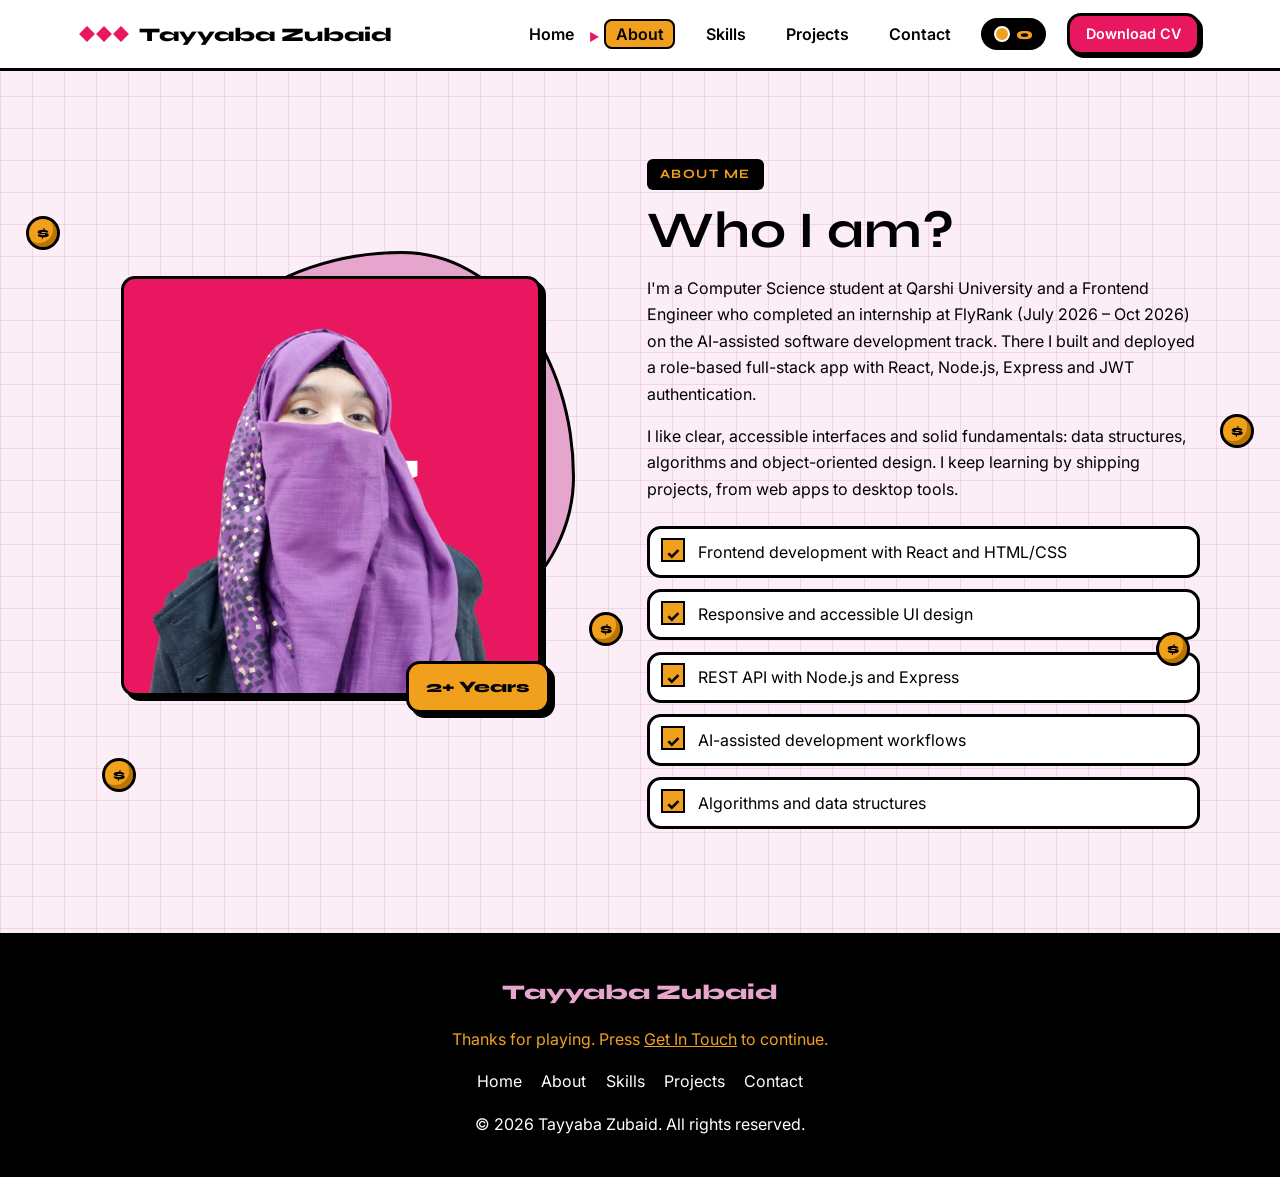
==== about.html @ 626595d5 "Add code and asset files" ====
<!DOCTYPE html>
<html lang="en">

<head>
    <meta charset="UTF-8">
    <meta name="viewport" content="width=device-width, initial-scale=1.0">
    <title>About | Tayyaba Zubaid</title>
    <meta name="description" content="About Tayyaba Zubaid, frontend engineer and CS student.">
    <link rel="preconnect" href="https://fonts.googleapis.com">
    <link rel="preconnect" href="https://fonts.gstatic.com" crossorigin>
    <link
        href="https://fonts.googleapis.com/css2?family=Inter:wght@400;500;600&family=Syne:wght@600;700;800&display=swap"
        rel="stylesheet">
    <link rel="stylesheet" href="css/style.css">
</head>

<body data-page="about">
    <!-- Shared HUD navbar -->
    <header class="site-header">
        <nav class="navbar container" aria-label="Main navigation">
            <a href="index.html" class="logo"><span class="hearts"
                    aria-hidden="true"><i></i><i></i><i></i></span>Tayyaba Zubaid</a>
            <button class="nav-toggle" aria-label="Toggle menu" aria-expanded="false"
                aria-controls="nav-links"><span></span><span></span><span></span></button>
            <ul class="nav-links" id="nav-links">
                <li><a href="index.html" data-nav="home">Home</a></li>
                <li><a href="about.html" data-nav="about">About</a></li>
                <li><a href="skills.html" data-nav="skills">Skills</a></li>
                <li><a href="projects.html" data-nav="projects">Projects</a></li>
                <li><a href="contact.html" data-nav="contact">Contact</a></li>
                <li class="hud-coins" title="Coins collected"><span class="coin-icon" aria-hidden="true"></span><span
                        id="coin-count" aria-live="polite">0</span></li>
                <li><a href="assets/Tayyaba_Zubaid_CV.pdf" class="btn btn-small" download>Download CV</a></li>
            </ul>
        </nav>
    </header>
    <main>
        <section class="section container about">
            <div class="about-visual">
                <div class="photo-blob" aria-hidden="true"></div>
                <div class="photo-frame"><span class="photo-initials" aria-hidden="true">TZ</span><img
                        src="assets/profile.png" alt="Portrait of Tayyaba Zubaid"></div>
                <span class="exp-badge">2+ Years</span>
            </div>
            <div class="about-text">
                <p class="label">About Me</p>
                <h1>Who I am?</h1>
                <p>I'm a Computer Science student at Qarshi University and a Frontend Engineer who completed an
                    internship at FlyRank (July 2026 &ndash; Oct 2026) on the AI-assisted software development track.
                    There I built and deployed a role-based full-stack app with React, Node.js, Express and JWT
                    authentication.</p>
                <p>I like clear, accessible interfaces and solid fundamentals: data structures, algorithms and
                    object-oriented design. I keep learning by shipping projects, from web apps to desktop tools.</p>
                <ul class="checklist">
                    <li>Frontend development with React and HTML/CSS</li>
                    <li>Responsive and accessible UI design</li>
                    <li>REST API with Node.js and Express</li>
                    <li>AI-assisted development workflows</li>
                    <li>Algorithms and data structures</li>
                </ul>
            </div>
        </section>
    </main>
    <!-- Shared footer -->
    <footer class="site-footer">
        <div class="container footer-inner">
            <p class="footer-name">Tayyaba Zubaid</p>
            <p class="continue">Thanks for playing. Press <a href="contact.html">Get In Touch</a> to continue.</p>
            <ul class="footer-links">
                <li><a href="index.html">Home</a></li>
                <li><a href="about.html">About</a></li>
                <li><a href="skills.html">Skills</a></li>
                <li><a href="projects.html">Projects</a></li>
                <li><a href="contact.html">Contact</a></li>
            </ul>
            <p>&copy; 2026 Tayyaba Zubaid. All rights reserved.</p>
        </div>
    </footer>
    <script src="js/main.js"></script>
</body>

</html>
---- css/style.css ----
/* style.css - arcade/game theme. Palette: pink #E6A5CD, crimson #E81760, amber #F0A01D, black, white */
:root {
    --pink: #E6A5CD;
    --crimson: #E81760;
    --amber: #F0A01D;
    --black: #000;
    --white: #fff;
    --soft: #fbeef6;
    --r: 14px;
    --max: 1120px;
    --bd: 3px solid var(--black);
    --sh: 5px 5px 0 var(--black)
}

*,
*::before,
*::after {
    box-sizing: border-box;
    margin: 0;
    padding: 0
}

html {
    scroll-behavior: smooth
}

body {
    font-family: 'Inter', sans-serif;
    color: var(--black);
    line-height: 1.65;
    opacity: 0;
    transition: opacity .6s;
    background-color: var(--soft);
    background-image: linear-gradient(rgba(230, 165, 205, .35) 1px, transparent 1px), linear-gradient(90deg, rgba(230, 165, 205, .35) 1px, transparent 1px);
    background-size: 32px 32px;
    animation: scroll-bg 24s linear infinite
}

@keyframes scroll-bg {
    to {
        background-position: 32px 32px
    }
}

body.loaded {
    opacity: 1
}

h1,
h2,
h3,
.logo {
    font-family: 'Syne', sans-serif;
    line-height: 1.1
}

h1 {
    font-size: clamp(2rem, 5vw, 3.2rem)
}

a {
    color: inherit
}

ul {
    list-style: none
}

img {
    max-width: 100%;
    display: block
}

:focus-visible {
    outline: 3px solid var(--amber);
    outline-offset: 3px
}

.container {
    width: min(100% - 2.5rem, var(--max));
    margin-inline: auto
}

.hidden {
    display: none !important
}

.section {
    padding: 4.5rem 0
}

.section-head {
    margin-bottom: 2.5rem
}

.label,
.player-tag,
.stage,
.hint {
    font-family: 'Syne', sans-serif;
    font-weight: 700;
    letter-spacing: .12em;
    text-transform: uppercase;
    font-size: .8rem
}

.label {
    display: inline-block;
    background: var(--black);
    color: var(--amber);
    padding: .3rem .8rem;
    margin-bottom: .8rem;
    border-radius: 6px
}

.hint {
    margin-top: .6rem;
    color: var(--crimson)
}

/* Buttons: chunky, press down on click */
.btn {
    display: inline-block;
    background: var(--crimson);
    color: var(--white);
    padding: .8rem 1.6rem;
    border-radius: var(--r);
    text-decoration: none;
    border: var(--bd);
    box-shadow: var(--sh);
    cursor: pointer;
    font: inherit;
    font-weight: 600;
    transition: transform .12s, box-shadow .12s
}

.btn:hover {
    transform: translate(-2px, -2px);
    box-shadow: 7px 7px 0 var(--black)
}

.btn:active {
    transform: translate(5px, 5px);
    box-shadow: 0 0 0 var(--black)
}

.btn-small {
    padding: .4rem 1rem;
    font-size: .9rem;
    box-shadow: 3px 3px 0 var(--black)
}

.btn-outline {
    background: var(--white);
    color: var(--black)
}

.btn-light {
    background: var(--amber);
    color: var(--black)
}

.btn-start {
    animation: pulse 1.4s ease-in-out infinite
}

@keyframes pulse {
    50% {
        transform: scale(1.07)
    }
}

.badge {
    display: inline-block;
    background: var(--amber);
    border: var(--bd);
    padding: .2rem .9rem;
    border-radius: 999px;
    font-weight: 600;
    font-size: .9rem
}

.badge-soft {
    background: var(--pink);
    margin-top: 1rem
}

.player-tag {
    display: block;
    color: var(--crimson);
    animation: blink 1s steps(2) infinite;
    margin-bottom: .6rem
}

@keyframes blink {
    50% {
        opacity: 0
    }
}

/* HUD navbar */
.site-header {
    position: sticky;
    top: 0;
    z-index: 50;
    background: var(--white);
    border-bottom: var(--bd)
}

.navbar {
    display: flex;
    align-items: center;
    justify-content: space-between;
    padding: .8rem 0
}

.logo {
    display: flex;
    align-items: center;
    gap: .7rem;
    font-weight: 800;
    font-size: 1.2rem;
    text-decoration: none
}

.hearts {
    display: flex;
    gap: 3px
}

.hearts i {
    width: 14px;
    height: 14px;
    background: var(--crimson);
    transform: rotate(45deg) scale(.8);
    animation: beat 1.2s ease-in-out infinite
}

.hearts i:nth-child(2) {
    animation-delay: .2s
}

.hearts i:nth-child(3) {
    animation-delay: .4s
}

@keyframes beat {
    50% {
        transform: rotate(45deg) scale(1)
    }
}

.nav-links {
    display: flex;
    align-items: center;
    gap: 1.3rem
}

.nav-links a:not(.btn) {
    text-decoration: none;
    font-weight: 600;
    padding: .2rem .6rem;
    border-radius: 8px;
    position: relative
}

.nav-links a.active:not(.btn) {
    background: var(--amber);
    border: 2px solid var(--black)
}

.nav-links a.active:not(.btn)::before {
    content: "\25B6";
    position: absolute;
    left: -1.1rem;
    font-size: .7rem;
    top: .45rem;
    color: var(--crimson);
    animation: nudge .7s ease-in-out infinite
}

.nav-links a:not(.btn):hover {
    background: var(--pink)
}

@keyframes nudge {
    50% {
        transform: translateX(4px)
    }
}

.hud-coins {
    display: flex;
    align-items: center;
    gap: .4rem;
    font-family: 'Syne', sans-serif;
    font-weight: 800;
    background: var(--black);
    color: var(--amber);
    padding: .15rem .8rem;
    border-radius: 999px
}

.coin-icon {
    width: 16px;
    height: 16px;
    border-radius: 50%;
    background: var(--amber);
    border: 2px solid var(--white)
}

.bump {
    animation: bump .4s
}

@keyframes bump {
    50% {
        transform: scale(1.8)
    }
}

.nav-toggle {
    display: none;
    background: none;
    border: 0;
    cursor: pointer;
    padding: .5rem
}

.nav-toggle span {
    display: block;
    width: 24px;
    height: 3px;
    background: var(--black);
    margin: 4px 0
}

@media(max-width:900px) {
    .nav-toggle {
        display: block
    }

    .nav-links {
        position: absolute;
        top: 100%;
        left: 0;
        right: 0;
        flex-direction: column;
        align-items: flex-start;
        gap: 1rem;
        padding: 1.5rem 1.5rem 1.5rem 2.2rem;
        background: var(--white);
        border-bottom: var(--bd);
        display: none
    }

    .nav-links.open {
        display: flex
    }
}

/* Boot loader */
.loader {
    position: fixed;
    inset: 0;
    z-index: 100;
    background: var(--black);
    color: var(--amber);
    display: grid;
    place-content: center;
    gap: 1.2rem;
    text-align: center;
    font-family: 'Syne', sans-serif;
    font-weight: 800;
    font-size: 1.6rem;
    letter-spacing: .15em;
    text-transform: uppercase;
    transition: opacity .5s
}

.loader.done {
    opacity: 0
}

.dots::after {
    content: "";
    animation: dots 1s steps(4) infinite
}

@keyframes dots {
    0% {
        content: ""
    }

    25% {
        content: "."
    }

    50% {
        content: ".."
    }

    75% {
        content: "..."
    }
}

.load-track {
    width: min(70vw, 320px);
    height: 22px;
    border: 3px solid var(--amber);
    padding: 3px
}

.load-bar {
    height: 100%;
    background: var(--crimson);
    width: 0;
    animation: load 1.2s steps(10) forwards
}

@keyframes load {
    to {
        width: 100%
    }
}

/* Home */
.hero {
    position: relative;
    min-height: calc(100vh - 70px);
    display: flex;
    flex-direction: column;
    justify-content: center;
    gap: 3rem;
    padding: 3.5rem 0;
    overflow: hidden
}

.hero-content {
    position: relative;
    z-index: 1;
    max-width: 700px
}

.hero-title {
    font-size: clamp(1.5rem, 7vw, 4.6rem);
    font-weight: 800;
    margin: 1rem 0;
    text-shadow: 4px 4px 0 var(--pink);
    line-height: 1.15;
    width: max-content;
    max-width: 100%
}

.word {
    display: block;
    white-space: nowrap
}

.letter {
    display: inline-block;
    animation: drop .6s cubic-bezier(.3, 1.6, .5, 1) both;
    animation-delay: calc(var(--i)*60ms + 300ms)
}

@keyframes drop {
    from {
        opacity: 0;
        transform: translateY(-60px) rotate(-12deg)
    }
}

.lead {
    font-size: 1.1rem;
    max-width: 60ch
}

.hero-actions {
    display: flex;
    flex-wrap: wrap;
    gap: 1.2rem;
    margin-top: 2rem
}

.stats {
    position: relative;
    z-index: 1;
    display: grid;
    grid-template-columns: repeat(auto-fit, minmax(130px, 1fr));
    gap: 1.2rem
}

.stats li {
    background: var(--white);
    border: var(--bd);
    box-shadow: var(--sh);
    border-radius: var(--r);
    padding: 1rem 1.2rem;
    animation: rise .6s both
}

.stats li:nth-child(2) {
    animation-delay: .1s
}

.stats li:nth-child(3) {
    animation-delay: .2s
}

.stats li:nth-child(4) {
    animation-delay: .3s
}

@keyframes rise {
    from {
        opacity: 0;
        transform: translateY(30px)
    }
}

.stat-num,
.stat-plus {
    font-family: 'Syne', sans-serif;
    font-size: 2.4rem;
    font-weight: 800;
    color: var(--crimson)
}

.stat-label {
    display: block;
    font-weight: 600
}

.blob {
    position: absolute;
    display: grid;
    place-items: center;
    width: 80px;
    height: 80px;
    border: var(--bd);
    border-radius: 20px;
    box-shadow: var(--sh);
    font-family: 'Syne', sans-serif;
    font-weight: 700;
    animation: float 6s ease-in-out infinite
}

.b1 {
    top: 8%;
    right: 8%;
    background: var(--pink)
}

.b2 {
    top: 30%;
    right: 24%;
    background: var(--amber);
    animation-delay: -2s
}

.b3 {
    top: 14%;
    right: 36%;
    background: var(--crimson);
    color: var(--white);
    width: 62px;
    height: 62px;
    animation-delay: -4s
}

.b4 {
    top: 45%;
    right: 6%;
    background: var(--pink);
    animation-delay: -1s
}

.b5 {
    top: 58%;
    right: 30%;
    background: var(--amber);
    width: 62px;
    height: 62px;
    animation-delay: -3s
}

.b6 {
    top: 2%;
    right: 20%;
    background: var(--white);
    animation-delay: -5s
}

@keyframes float {
    50% {
        transform: translateY(-24px) rotate(10deg)
    }
}

@media(max-width:700px) {
    .blob {
        opacity: .25
    }
}

/* About: character card */
.about {
    display: grid;
    grid-template-columns: 1fr 1.1fr;
    gap: 4rem;
    align-items: center
}

.about-visual {
    position: relative;
    max-width: 420px;
    margin-inline: auto;
    width: 100%
}

.photo-blob {
    position: absolute;
    inset: -6% -8% 8% 10%;
    background: var(--pink);
    border: var(--bd);
    border-radius: 58% 42% 55% 45%/48% 55% 45% 52%;
    animation: morph 8s ease-in-out infinite
}

@keyframes morph {
    50% {
        border-radius: 42% 58% 45% 55%/55% 45% 55% 45%;
        transform: rotate(4deg)
    }
}

.photo-frame {
    position: relative;
    aspect-ratio: 1;
    border: var(--bd);
    box-shadow: var(--sh);
    border-radius: var(--r);
    overflow: hidden;
    background: var(--crimson);
    display: grid;
    place-items: center
}

.photo-initials {
    font-family: 'Syne', sans-serif;
    font-size: 5rem;
    font-weight: 800;
    color: var(--white)
}

.photo-frame img {
    position: absolute;
    inset: 0;
    width: 100%;
    height: 100%;
    object-fit: cover
}

.exp-badge {
    position: absolute;
    bottom: -4%;
    right: -2%;
    background: var(--amber);
    border: var(--bd);
    box-shadow: var(--sh);
    padding: .6rem 1.1rem;
    border-radius: var(--r);
    font-family: 'Syne', sans-serif;
    font-weight: 800;
    animation: float 4s ease-in-out infinite
}

.about-text p {
    margin-top: 1rem
}

.about-text h1 {
    margin-bottom: .5rem
}

.checklist {
    margin-top: 1.5rem;
    display: grid;
    gap: .7rem
}

.checklist li {
    padding: .6rem .9rem .6rem 3rem;
    position: relative;
    background: var(--white);
    border: var(--bd);
    border-radius: var(--r)
}

.checklist li::before {
    content: "\2713";
    position: absolute;
    left: .7rem;
    top: .55rem;
    width: 1.5rem;
    height: 1.5rem;
    border: 2px solid var(--black);
    background: var(--amber);
    display: grid;
    place-items: center;
    font-weight: 800;
    transform: scale(0);
    transition: transform .4s cubic-bezier(.3, 1.8, .5, 1) .3s
}

.checklist li.in::before {
    transform: scale(1)
}

@media(max-width:820px) {
    .about {
        grid-template-columns: 1fr;
        gap: 2.5rem
    }
}

/* Skills: inventory slots (no bars, no numbers) */
.skill-grid {
    display: grid;
    grid-template-columns: repeat(auto-fit, minmax(300px, 1fr));
    gap: 1.6rem
}

.skill-group {
    background: var(--white);
    border: var(--bd);
    box-shadow: var(--sh);
    border-radius: var(--r);
    padding: 1.5rem
}

.skill-group h2 {
    font-size: 1.3rem;
    margin-bottom: 1.2rem;
    display: inline-block;
    background: var(--amber);
    border: 2px solid var(--black);
    padding: .15rem .8rem;
    border-radius: 8px
}

.skill-group:nth-child(2) h2 {
    background: var(--pink)
}

.skill-group:nth-child(3) h2 {
    background: var(--crimson);
    color: var(--white)
}

.skill-group:nth-child(4) h2 {
    background: var(--black);
    color: var(--amber)
}

.slots {
    display: grid;
    grid-template-columns: repeat(auto-fill, minmax(84px, 1fr));
    gap: .8rem
}

.slot {
    display: flex;
    flex-direction: column;
    align-items: center;
    gap: .4rem;
    text-align: center;
    font-size: .78rem;
    font-weight: 600;
    opacity: 0;
    transform: translateY(-40px) scale(.6)
}

.slot.in {
    opacity: 1;
    transform: none;
    transition: opacity .3s, transform .5s cubic-bezier(.3, 1.8, .5, 1)
}

.slot-icon {
    width: 62px;
    height: 62px;
    display: grid;
    place-items: center;
    background: var(--soft);
    border: var(--bd);
    border-radius: 12px;
    box-shadow: inset -4px -4px 0 var(--pink);
    font-family: 'Syne', sans-serif;
    font-weight: 800;
    font-size: 1.1rem;
    transition: transform .2s, background .2s
}

.slot:hover .slot-icon {
    background: var(--amber);
    transform: translateY(-6px) rotate(-6deg)
}

/* Projects: level select */
.filters {
    display: flex;
    flex-wrap: wrap;
    gap: .8rem;
    margin-bottom: 2rem
}

.filter-btn {
    background: var(--white);
    border: var(--bd);
    box-shadow: 3px 3px 0 var(--black);
    border-radius: var(--r);
    padding: .5rem 1.2rem;
    font: inherit;
    font-weight: 600;
    cursor: pointer;
    transition: transform .12s, box-shadow .12s
}

.filter-btn:active {
    transform: translate(3px, 3px);
    box-shadow: none
}

.filter-btn.active {
    background: var(--crimson);
    color: var(--white)
}

.project-grid {
    display: grid;
    grid-template-columns: repeat(auto-fill, minmax(290px, 1fr));
    gap: 1.8rem
}

.project-card {
    position: relative;
    min-height: 300px;
    border: var(--bd);
    box-shadow: var(--sh);
    border-radius: var(--r);
    overflow: hidden;
    background: var(--pink);
    transition: transform .25s
}

.project-card:nth-child(3n+2) {
    background: var(--amber)
}

.project-card:nth-child(3n) {
    background: var(--white)
}

.project-card:hover {
    transform: translate(-3px, -3px) rotate(-1deg)
}

.card-base {
    min-height: 300px;
    padding: 1.5rem;
    display: flex;
    flex-direction: column;
    justify-content: flex-end
}

.stage {
    position: absolute;
    top: 1rem;
    left: 1rem;
    background: var(--black);
    color: var(--amber);
    padding: .2rem .6rem;
    border-radius: 6px
}

.card-initial {
    position: absolute;
    top: .3rem;
    right: 1.2rem;
    font-family: 'Syne', sans-serif;
    font-size: 7rem;
    font-weight: 800;
    opacity: .25
}

.card-base h2 {
    font-size: 1.6rem
}

.card-cat {
    font-weight: 600
}

.card-overlay {
    position: absolute;
    inset: 0;
    background: var(--black);
    color: var(--white);
    padding: 1.5rem;
    display: flex;
    flex-direction: column;
    gap: .6rem;
    justify-content: center;
    opacity: 0;
    transform: translateY(100%);
    transition: opacity .35s, transform .35s cubic-bezier(.3, 1.2, .5, 1)
}

.project-card:hover .card-overlay,
.project-card:focus-within .card-overlay {
    opacity: 1;
    transform: none
}

.tag {
    align-self: flex-start;
    background: var(--amber);
    color: var(--black);
    padding: .2rem .8rem;
    border-radius: 999px;
    font-size: .8rem;
    font-weight: 700
}

.card-overlay h3 {
    font-size: 1.4rem
}

.card-overlay p {
    font-size: .92rem
}

.stack {
    color: var(--pink);
    font-weight: 600
}

.card-actions {
    display: flex;
    gap: .8rem;
    margin-top: .4rem;
    flex-wrap: wrap
}

.card-actions .btn {
    border-color: var(--white);
    box-shadow: 3px 3px 0 var(--pink)
}

.pop {
    animation: pop .45s cubic-bezier(.3, 1.8, .5, 1)
}

@keyframes pop {
    from {
        transform: scale(.6);
        opacity: 0
    }
}

/* Contact */
.contact-grid {
    display: grid;
    grid-template-columns: repeat(auto-fit, minmax(260px, 1fr));
    gap: 1.8rem
}

.contact-card {
    display: block;
    text-decoration: none;
    background: var(--white);
    border: var(--bd);
    box-shadow: var(--sh);
    border-radius: var(--r);
    padding: 2rem;
    transition: transform .2s, background .2s
}

.contact-card:nth-child(2) {
    background: var(--amber)
}

.contact-card:nth-child(3) {
    background: var(--pink)
}

.contact-card:hover {
    animation: wobble .5s
}

@keyframes wobble {
    25% {
        transform: rotate(-3deg)
    }

    75% {
        transform: rotate(3deg)
    }
}

.contact-card h2 {
    font-size: 1.4rem;
    margin-bottom: .4rem
}

.contact-card p {
    overflow-wrap: anywhere
}

/* Scroll reveal */
.reveal {
    opacity: 0;
    transform: translateY(30px);
    transition: opacity .5s var(--d, 0ms), transform .5s var(--d, 0ms)
}

.reveal.in {
    opacity: 1;
    transform: none
}

.project-card.reveal.in:hover {
    transform: translate(-3px, -3px) rotate(-1deg);
    transition-delay: 0ms
}

/* Coins and sparks */
.coin {
    position: fixed;
    z-index: 40;
    width: 34px;
    height: 34px;
    border-radius: 50%;
    background: var(--amber);
    border: 3px solid var(--black);
    box-shadow: inset -4px -4px 0 #b97500;
    cursor: pointer;
    animation: spin 1.6s linear infinite, bob 2.4s ease-in-out infinite
}

.coin::after {
    content: "$";
    font-family: 'Syne', sans-serif;
    font-weight: 800;
    font-size: .9rem
}

.c1 {
    top: 24%;
    left: 2%
}

.c2 {
    top: 46%;
    right: 2%
}

.c3 {
    bottom: 12%;
    left: 8%
}

.c4 {
    bottom: 26%;
    right: 7%
}

.c5 {
    top: 68%;
    left: 46%
}

@keyframes spin {
    50% {
        transform: scaleX(.2)
    }
}

@keyframes bob {
    50% {
        margin-top: -14px
    }
}

.coin.got {
    animation: got .5s forwards
}

@keyframes got {
    to {
        transform: translateY(-70px) scale(1.6);
        opacity: 0
    }
}

.spark {
    position: fixed;
    z-index: 60;
    width: 8px;
    height: 8px;
    background: var(--crimson);
    border: 1px solid var(--black);
    pointer-events: none;
    animation: spark .6s forwards
}

@keyframes spark {
    to {
        transform: translate(var(--dx), var(--dy)) rotate(180deg);
        opacity: 0
    }
}

/* Footer */
.site-footer {
    background: var(--black);
    color: var(--white);
    padding: 2.5rem 0;
    margin-top: 2rem;
    border-top: var(--bd)
}

.footer-inner {
    display: flex;
    flex-direction: column;
    align-items: center;
    gap: 1rem;
    text-align: center
}

.footer-name {
    font-family: 'Syne', sans-serif;
    font-weight: 800;
    font-size: 1.3rem;
    color: var(--pink)
}

.continue {
    color: var(--amber);
    animation: blink 1.4s steps(2) infinite
}

.footer-links {
    display: flex;
    flex-wrap: wrap;
    justify-content: center;
    gap: 1.2rem
}

.footer-links a {
    text-decoration: none
}

.footer-links a:hover,
.continue a {
    color: var(--amber)
}

@media(prefers-reduced-motion:reduce) {

    *,
    *::before,
    *::after {
        animation: none !important;
        transition: none !important
    }

    .slot,
    .reveal {
        opacity: 1;
        transform: none
    }

    .checklist li::before {
        transform: scale(1)
    }
}
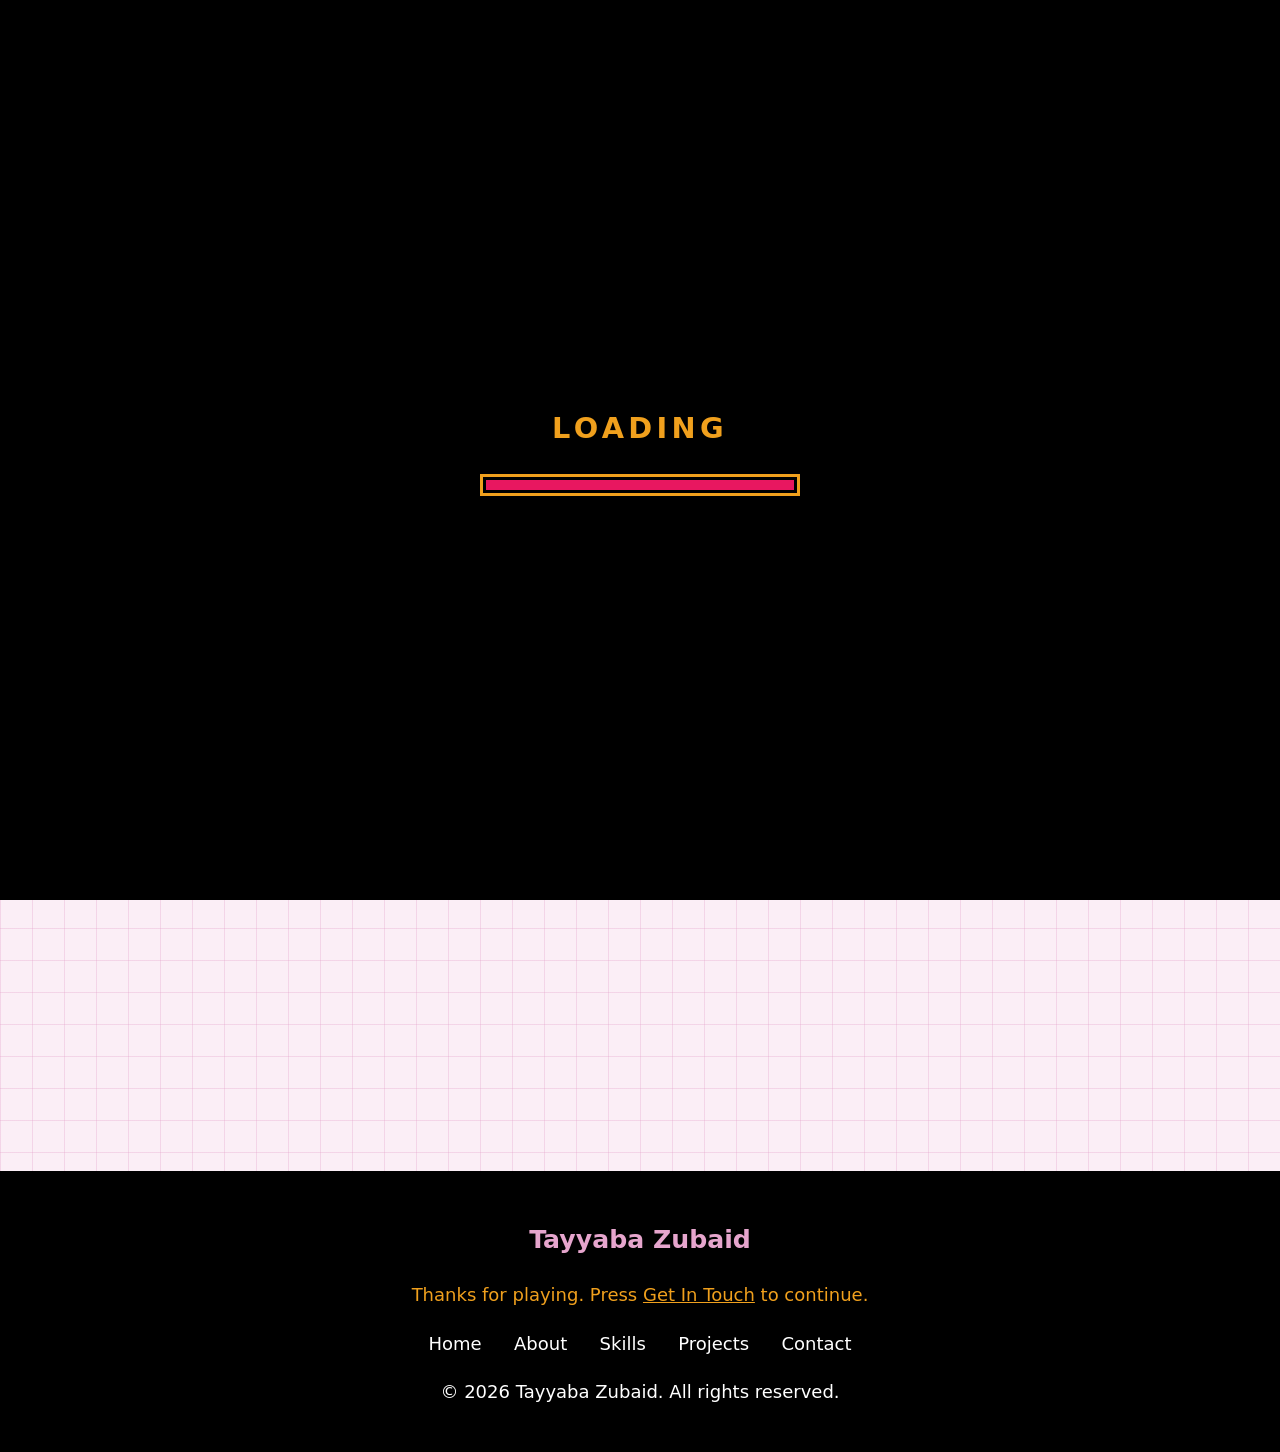
==== commit 9aa3af62: "Add SEO optimization, security, maintenance" ====
--- a/about.html
+++ b/about.html
@@ -1,82 +1,99 @@
 <!DOCTYPE html>
 <html lang="en">
-
 <head>
-    <meta charset="UTF-8">
-    <meta name="viewport" content="width=device-width, initial-scale=1.0">
-    <title>About | Tayyaba Zubaid</title>
-    <meta name="description" content="About Tayyaba Zubaid, frontend engineer and CS student.">
-    <link rel="preconnect" href="https://fonts.googleapis.com">
-    <link rel="preconnect" href="https://fonts.gstatic.com" crossorigin>
-    <link
-        href="https://fonts.googleapis.com/css2?family=Inter:wght@400;500;600&family=Syne:wght@600;700;800&display=swap"
-        rel="stylesheet">
-    <link rel="stylesheet" href="css/style.css">
+  <meta charset="UTF-8">
+  <meta name="viewport" content="width=device-width, initial-scale=1.0">
+  <title>About Tayyaba Zubaid | Frontend Engineer</title>
+  <meta name="description" content="Learn about Tayyaba Zubaid, a Frontend Engineer and Computer Science student at Qarshi University with experience in React, Node.js, accessible UI and AI-assisted development.">
+  <meta name="author" content="Tayyaba Zubaid">
+  <meta name="robots" content="index, follow">
+  <meta name="theme-color" content="#E81760">
+  <meta name="referrer" content="strict-origin-when-cross-origin">
+  <meta http-equiv="Content-Security-Policy" content="default-src 'self'; script-src 'self'; style-src 'self' https://fonts.googleapis.com; font-src https://fonts.gstatic.com; img-src 'self' data:; connect-src 'none'; object-src 'none'; base-uri 'self'; form-action 'none'">
+  <link rel="canonical" href="https://portfolio-3-seven-xi.vercel.app/about.html">
+  <meta property="og:type" content="website">
+  <meta property="og:site_name" content="Tayyaba Zubaid">
+  <meta property="og:title" content="About Tayyaba Zubaid | Frontend Engineer">
+  <meta property="og:description" content="Learn about Tayyaba Zubaid, a Frontend Engineer and Computer Science student at Qarshi University with experience in React, Node.js, accessible UI and AI-assisted development.">
+  <meta property="og:url" content="https://portfolio-3-seven-xi.vercel.app/about.html">
+  <meta property="og:image" content="https://portfolio-3-seven-xi.vercel.app/assets/og-image.png">
+  <meta property="og:image:alt" content="Tayyaba Zubaid, Frontend Engineer">
+  <meta name="twitter:card" content="summary_large_image">
+  <meta name="twitter:title" content="About Tayyaba Zubaid | Frontend Engineer">
+  <meta name="twitter:description" content="Learn about Tayyaba Zubaid, a Frontend Engineer and Computer Science student at Qarshi University with experience in React, Node.js, accessible UI and AI-assisted development.">
+  <meta name="twitter:image" content="https://portfolio-3-seven-xi.vercel.app/assets/og-image.png">
+  <link rel="icon" href="assets/favicon.svg" type="image/svg+xml">
+  <link rel="preconnect" href="https://fonts.googleapis.com">
+  <link rel="preconnect" href="https://fonts.gstatic.com" crossorigin>
+  <link href="https://fonts.googleapis.com/css2?family=Inter:wght@400;500;600;700;800&amp;display=swap" rel="stylesheet">
+  <link rel="stylesheet" href="css/style.css">
 </head>
-
 <body data-page="about">
-    <!-- Shared HUD navbar -->
-    <header class="site-header">
-        <nav class="navbar container" aria-label="Main navigation">
-            <a href="index.html" class="logo"><span class="hearts"
-                    aria-hidden="true"><i></i><i></i><i></i></span>Tayyaba Zubaid</a>
-            <button class="nav-toggle" aria-label="Toggle menu" aria-expanded="false"
-                aria-controls="nav-links"><span></span><span></span><span></span></button>
-            <ul class="nav-links" id="nav-links">
-                <li><a href="index.html" data-nav="home">Home</a></li>
-                <li><a href="about.html" data-nav="about">About</a></li>
-                <li><a href="skills.html" data-nav="skills">Skills</a></li>
-                <li><a href="projects.html" data-nav="projects">Projects</a></li>
-                <li><a href="contact.html" data-nav="contact">Contact</a></li>
-                <li class="hud-coins" title="Coins collected"><span class="coin-icon" aria-hidden="true"></span><span
-                        id="coin-count" aria-live="polite">0</span></li>
-                <li><a href="assets/Tayyaba_Zubaid_CV.pdf" class="btn btn-small" download>Download CV</a></li>
-            </ul>
-        </nav>
-    </header>
-    <main>
-        <section class="section container about">
-            <div class="about-visual">
-                <div class="photo-blob" aria-hidden="true"></div>
-                <div class="photo-frame"><span class="photo-initials" aria-hidden="true">TZ</span><img
-                        src="assets/profile.png" alt="Portrait of Tayyaba Zubaid"></div>
-                <span class="exp-badge">2+ Years</span>
-            </div>
-            <div class="about-text">
-                <p class="label">About Me</p>
-                <h1>Who I am?</h1>
-                <p>I'm a Computer Science student at Qarshi University and a Frontend Engineer who completed an
-                    internship at FlyRank (July 2026 &ndash; Oct 2026) on the AI-assisted software development track.
-                    There I built and deployed a role-based full-stack app with React, Node.js, Express and JWT
-                    authentication.</p>
-                <p>I like clear, accessible interfaces and solid fundamentals: data structures, algorithms and
-                    object-oriented design. I keep learning by shipping projects, from web apps to desktop tools.</p>
-                <ul class="checklist">
-                    <li>Frontend development with React and HTML/CSS</li>
-                    <li>Responsive and accessible UI design</li>
-                    <li>REST API with Node.js and Express</li>
-                    <li>AI-assisted development workflows</li>
-                    <li>Algorithms and data structures</li>
-                </ul>
-            </div>
-        </section>
-    </main>
-    <!-- Shared footer -->
-    <footer class="site-footer">
-        <div class="container footer-inner">
-            <p class="footer-name">Tayyaba Zubaid</p>
-            <p class="continue">Thanks for playing. Press <a href="contact.html">Get In Touch</a> to continue.</p>
-            <ul class="footer-links">
-                <li><a href="index.html">Home</a></li>
-                <li><a href="about.html">About</a></li>
-                <li><a href="skills.html">Skills</a></li>
-                <li><a href="projects.html">Projects</a></li>
-                <li><a href="contact.html">Contact</a></li>
-            </ul>
-            <p>&copy; 2026 Tayyaba Zubaid. All rights reserved.</p>
-        </div>
-    </footer>
-    <script src="js/main.js"></script>
+<!-- SYNC:HEADER:START -->
+<a class="skip-link" href="#main">Skip to main content</a>
+<header class="site-header">
+  <nav class="navbar container" aria-label="Main navigation">
+    <a href="index.html" class="logo"><span class="hearts" aria-hidden="true"><i></i><i></i><i></i></span>Tayyaba Zubaid</a>
+    <button class="nav-toggle" type="button" aria-label="Toggle menu" aria-expanded="false" aria-controls="nav-links"><span></span><span></span><span></span></button>
+    <ul class="nav-links" id="nav-links">
+      <li><a href="index.html" data-nav="home">Home</a></li>
+      <li><a href="about.html" data-nav="about">About</a></li>
+      <li><a href="skills.html" data-nav="skills">Skills</a></li>
+      <li><a href="projects.html" data-nav="projects">Projects</a></li>
+      <li><a href="contact.html" data-nav="contact">Contact</a></li>
+      <li class="hud-coins"><span class="coin-icon" aria-hidden="true"></span><span class="sr-only">Coins collected:</span><span id="coin-count" role="status">0</span></li>
+      <li><a href="assets/Tayyaba_Zubaid_CV.pdf" class="btn btn-small" download>Download CV</a></li>
+    </ul>
+  </nav>
+</header>
+<!-- SYNC:HEADER:END -->
+  <main id="main" tabindex="-1">
+            <section class="section container about">
+                <div class="about-visual">
+                    <div class="photo-blob" aria-hidden="true"></div>
+                    <div class="photo-frame"><span class="photo-initials" aria-hidden="true">TZ</span><picture>
+      <source srcset="assets/profile.webp" type="image/webp">
+      <img src="assets/profile.png" alt="Portrait of Tayyaba Zubaid" width="1200" height="1600" decoding="async">
+    </picture></div>
+                    <span class="exp-badge">2+ Years</span>
+                </div>
+                <div class="about-text">
+                    <p class="label">About Me</p>
+                    <h1>Who I am?</h1>
+                    <p>I'm a Computer Science student at Qarshi University and a Frontend Engineer who completed an
+                        internship at FlyRank (July 2026 &ndash; Oct 2026) on the AI-assisted software development track.
+                        There I built and deployed a role-based full-stack app with React, Node.js, Express and JWT
+                        authentication.</p>
+                    <p>I like clear, accessible interfaces and solid fundamentals: data structures, algorithms and
+                        object-oriented design. I keep learning by shipping projects, from web apps to desktop tools.</p>
+                    <ul class="checklist">
+                        <li>Frontend development with React and HTML/CSS</li>
+                        <li>Responsive and accessible UI design</li>
+                        <li>REST API with Node.js and Express</li>
+                        <li>AI-assisted development workflows</li>
+                        <li>Algorithms and data structures</li>
+                    </ul>
+                </div>
+            </section>
+  </main>
+<!-- SYNC:FOOTER:START -->
+<footer class="site-footer">
+  <div class="container footer-inner">
+    <p class="footer-name">Tayyaba Zubaid</p>
+    <p class="continue">Thanks for playing. Press <a href="contact.html">Get In Touch</a> to continue.</p>
+    <nav aria-label="Footer navigation">
+      <ul class="footer-links">
+        <li><a href="index.html">Home</a></li>
+        <li><a href="about.html">About</a></li>
+        <li><a href="skills.html">Skills</a></li>
+        <li><a href="projects.html">Projects</a></li>
+        <li><a href="contact.html">Contact</a></li>
+      </ul>
+    </nav>
+    <p>&copy; 2026 Tayyaba Zubaid. All rights reserved.</p>
+  </div>
+</footer>
+<!-- SYNC:FOOTER:END -->
+  <script src="js/main.js" defer></script>
 </body>
-
-</html>+</html>
--- a/css/style.css
+++ b/css/style.css
@@ -1,1189 +1,243 @@
-/* style.css - arcade/game theme. Palette: pink #E6A5CD, crimson #E81760, amber #F0A01D, black, white */
+/* style.css - arcade/game theme
+   Palette: pink #E6A5CD, crimson #E81760, amber #F0A01D, black, white
+   Font: Inter only (simple and readable). Base size is 18px (html 112.5%). */
+
+/* ---------- Tokens ---------- */
 :root {
-    --pink: #E6A5CD;
-    --crimson: #E81760;
-    --amber: #F0A01D;
-    --black: #000;
-    --white: #fff;
-    --soft: #fbeef6;
-    --r: 14px;
-    --max: 1120px;
-    --bd: 3px solid var(--black);
-    --sh: 5px 5px 0 var(--black)
-}
-
-*,
-*::before,
-*::after {
-    box-sizing: border-box;
-    margin: 0;
-    padding: 0
-}
-
-html {
-    scroll-behavior: smooth
-}
-
+  --pink: #E6A5CD;
+  --crimson: #E81760;
+  --crimson-text: #C30F4D; /* darker crimson for small text on light backgrounds (AA contrast) */
+  --amber: #F0A01D;
+  --black: #000;
+  --white: #fff;
+  --soft: #fbeef6;
+  --r: 14px;
+  --max: 1120px;
+  --bd: 3px solid var(--black);
+  --sh: 5px 5px 0 var(--black);
+  --font: 'Inter', system-ui, -apple-system, 'Segoe UI', Roboto, Arial, sans-serif;
+}
+
+/* ---------- Base ---------- */
+*, *::before, *::after { box-sizing: border-box; margin: 0; padding: 0; }
+html { font-size: 112.5%; scroll-behavior: smooth; -webkit-text-size-adjust: 100%; }
 body {
-    font-family: 'Inter', sans-serif;
-    color: var(--black);
-    line-height: 1.65;
-    opacity: 0;
-    transition: opacity .6s;
-    background-color: var(--soft);
-    background-image: linear-gradient(rgba(230, 165, 205, .35) 1px, transparent 1px), linear-gradient(90deg, rgba(230, 165, 205, .35) 1px, transparent 1px);
-    background-size: 32px 32px;
-    animation: scroll-bg 24s linear infinite
-}
-
-@keyframes scroll-bg {
-    to {
-        background-position: 32px 32px
-    }
-}
-
-body.loaded {
-    opacity: 1
-}
-
-h1,
-h2,
-h3,
-.logo {
-    font-family: 'Syne', sans-serif;
-    line-height: 1.1
-}
-
-h1 {
-    font-size: clamp(2rem, 5vw, 3.2rem)
-}
-
-a {
-    color: inherit
-}
-
-ul {
-    list-style: none
-}
-
-img {
-    max-width: 100%;
-    display: block
-}
-
-:focus-visible {
-    outline: 3px solid var(--amber);
-    outline-offset: 3px
-}
-
-.container {
-    width: min(100% - 2.5rem, var(--max));
-    margin-inline: auto
-}
-
-.hidden {
-    display: none !important
-}
-
-.section {
-    padding: 4.5rem 0
-}
-
-.section-head {
-    margin-bottom: 2.5rem
-}
-
-.label,
-.player-tag,
-.stage,
-.hint {
-    font-family: 'Syne', sans-serif;
-    font-weight: 700;
-    letter-spacing: .12em;
-    text-transform: uppercase;
-    font-size: .8rem
-}
-
-.label {
-    display: inline-block;
-    background: var(--black);
-    color: var(--amber);
-    padding: .3rem .8rem;
-    margin-bottom: .8rem;
-    border-radius: 6px
-}
-
-.hint {
-    margin-top: .6rem;
-    color: var(--crimson)
-}
-
-/* Buttons: chunky, press down on click */
-.btn {
-    display: inline-block;
-    background: var(--crimson);
-    color: var(--white);
-    padding: .8rem 1.6rem;
-    border-radius: var(--r);
-    text-decoration: none;
-    border: var(--bd);
-    box-shadow: var(--sh);
-    cursor: pointer;
-    font: inherit;
-    font-weight: 600;
-    transition: transform .12s, box-shadow .12s
-}
-
-.btn:hover {
-    transform: translate(-2px, -2px);
-    box-shadow: 7px 7px 0 var(--black)
-}
-
-.btn:active {
-    transform: translate(5px, 5px);
-    box-shadow: 0 0 0 var(--black)
-}
-
-.btn-small {
-    padding: .4rem 1rem;
-    font-size: .9rem;
-    box-shadow: 3px 3px 0 var(--black)
-}
-
-.btn-outline {
-    background: var(--white);
-    color: var(--black)
-}
-
-.btn-light {
-    background: var(--amber);
-    color: var(--black)
-}
-
-.btn-start {
-    animation: pulse 1.4s ease-in-out infinite
-}
-
-@keyframes pulse {
-    50% {
-        transform: scale(1.07)
-    }
-}
-
-.badge {
-    display: inline-block;
-    background: var(--amber);
-    border: var(--bd);
-    padding: .2rem .9rem;
-    border-radius: 999px;
-    font-weight: 600;
-    font-size: .9rem
-}
-
-.badge-soft {
-    background: var(--pink);
-    margin-top: 1rem
-}
-
-.player-tag {
-    display: block;
-    color: var(--crimson);
-    animation: blink 1s steps(2) infinite;
-    margin-bottom: .6rem
-}
-
-@keyframes blink {
-    50% {
-        opacity: 0
-    }
-}
-
-/* HUD navbar */
-.site-header {
-    position: sticky;
-    top: 0;
-    z-index: 50;
-    background: var(--white);
-    border-bottom: var(--bd)
-}
-
-.navbar {
-    display: flex;
-    align-items: center;
-    justify-content: space-between;
-    padding: .8rem 0
-}
-
-.logo {
-    display: flex;
-    align-items: center;
-    gap: .7rem;
-    font-weight: 800;
-    font-size: 1.2rem;
-    text-decoration: none
-}
-
-.hearts {
-    display: flex;
-    gap: 3px
-}
-
-.hearts i {
-    width: 14px;
-    height: 14px;
-    background: var(--crimson);
-    transform: rotate(45deg) scale(.8);
-    animation: beat 1.2s ease-in-out infinite
-}
-
-.hearts i:nth-child(2) {
-    animation-delay: .2s
-}
-
-.hearts i:nth-child(3) {
-    animation-delay: .4s
-}
-
-@keyframes beat {
-    50% {
-        transform: rotate(45deg) scale(1)
-    }
-}
-
-.nav-links {
-    display: flex;
-    align-items: center;
-    gap: 1.3rem
-}
-
-.nav-links a:not(.btn) {
-    text-decoration: none;
-    font-weight: 600;
-    padding: .2rem .6rem;
-    border-radius: 8px;
-    position: relative
-}
-
-.nav-links a.active:not(.btn) {
-    background: var(--amber);
-    border: 2px solid var(--black)
-}
-
-.nav-links a.active:not(.btn)::before {
-    content: "\25B6";
-    position: absolute;
-    left: -1.1rem;
-    font-size: .7rem;
-    top: .45rem;
-    color: var(--crimson);
-    animation: nudge .7s ease-in-out infinite
-}
-
-.nav-links a:not(.btn):hover {
-    background: var(--pink)
-}
-
-@keyframes nudge {
-    50% {
-        transform: translateX(4px)
-    }
-}
-
-.hud-coins {
-    display: flex;
-    align-items: center;
-    gap: .4rem;
-    font-family: 'Syne', sans-serif;
-    font-weight: 800;
-    background: var(--black);
-    color: var(--amber);
-    padding: .15rem .8rem;
-    border-radius: 999px
-}
-
-.coin-icon {
-    width: 16px;
-    height: 16px;
-    border-radius: 50%;
-    background: var(--amber);
-    border: 2px solid var(--white)
-}
-
-.bump {
-    animation: bump .4s
-}
-
-@keyframes bump {
-    50% {
-        transform: scale(1.8)
-    }
-}
-
-.nav-toggle {
-    display: none;
-    background: none;
-    border: 0;
-    cursor: pointer;
-    padding: .5rem
-}
-
-.nav-toggle span {
-    display: block;
-    width: 24px;
-    height: 3px;
-    background: var(--black);
-    margin: 4px 0
-}
-
-@media(max-width:900px) {
-    .nav-toggle {
-        display: block
-    }
-
-    .nav-links {
-        position: absolute;
-        top: 100%;
-        left: 0;
-        right: 0;
-        flex-direction: column;
-        align-items: flex-start;
-        gap: 1rem;
-        padding: 1.5rem 1.5rem 1.5rem 2.2rem;
-        background: var(--white);
-        border-bottom: var(--bd);
-        display: none
-    }
-
-    .nav-links.open {
-        display: flex
-    }
-}
-
-/* Boot loader */
-.loader {
-    position: fixed;
-    inset: 0;
-    z-index: 100;
-    background: var(--black);
-    color: var(--amber);
-    display: grid;
-    place-content: center;
-    gap: 1.2rem;
-    text-align: center;
-    font-family: 'Syne', sans-serif;
-    font-weight: 800;
-    font-size: 1.6rem;
-    letter-spacing: .15em;
-    text-transform: uppercase;
-    transition: opacity .5s
-}
-
-.loader.done {
-    opacity: 0
-}
-
-.dots::after {
-    content: "";
-    animation: dots 1s steps(4) infinite
-}
-
-@keyframes dots {
-    0% {
-        content: ""
-    }
-
-    25% {
-        content: "."
-    }
-
-    50% {
-        content: ".."
-    }
-
-    75% {
-        content: "..."
-    }
-}
-
-.load-track {
-    width: min(70vw, 320px);
-    height: 22px;
-    border: 3px solid var(--amber);
-    padding: 3px
-}
-
-.load-bar {
-    height: 100%;
-    background: var(--crimson);
-    width: 0;
-    animation: load 1.2s steps(10) forwards
-}
-
-@keyframes load {
-    to {
-        width: 100%
-    }
-}
-
-/* Home */
-.hero {
-    position: relative;
-    min-height: calc(100vh - 70px);
-    display: flex;
-    flex-direction: column;
-    justify-content: center;
-    gap: 3rem;
-    padding: 3.5rem 0;
-    overflow: hidden
-}
-
-.hero-content {
-    position: relative;
-    z-index: 1;
-    max-width: 700px
-}
-
-.hero-title {
-    font-size: clamp(1.5rem, 7vw, 4.6rem);
-    font-weight: 800;
-    margin: 1rem 0;
-    text-shadow: 4px 4px 0 var(--pink);
-    line-height: 1.15;
-    width: max-content;
-    max-width: 100%
-}
-
-.word {
-    display: block;
-    white-space: nowrap
-}
-
-.letter {
-    display: inline-block;
-    animation: drop .6s cubic-bezier(.3, 1.6, .5, 1) both;
-    animation-delay: calc(var(--i)*60ms + 300ms)
-}
-
-@keyframes drop {
-    from {
-        opacity: 0;
-        transform: translateY(-60px) rotate(-12deg)
-    }
-}
-
-.lead {
-    font-size: 1.1rem;
-    max-width: 60ch
-}
-
-.hero-actions {
-    display: flex;
-    flex-wrap: wrap;
-    gap: 1.2rem;
-    margin-top: 2rem
-}
-
-.stats {
-    position: relative;
-    z-index: 1;
-    display: grid;
-    grid-template-columns: repeat(auto-fit, minmax(130px, 1fr));
-    gap: 1.2rem
-}
-
-.stats li {
-    background: var(--white);
-    border: var(--bd);
-    box-shadow: var(--sh);
-    border-radius: var(--r);
-    padding: 1rem 1.2rem;
-    animation: rise .6s both
-}
-
-.stats li:nth-child(2) {
-    animation-delay: .1s
-}
-
-.stats li:nth-child(3) {
-    animation-delay: .2s
-}
-
-.stats li:nth-child(4) {
-    animation-delay: .3s
-}
-
-@keyframes rise {
-    from {
-        opacity: 0;
-        transform: translateY(30px)
-    }
-}
-
-.stat-num,
-.stat-plus {
-    font-family: 'Syne', sans-serif;
-    font-size: 2.4rem;
-    font-weight: 800;
-    color: var(--crimson)
-}
-
-.stat-label {
-    display: block;
-    font-weight: 600
-}
-
-.blob {
-    position: absolute;
-    display: grid;
-    place-items: center;
-    width: 80px;
-    height: 80px;
-    border: var(--bd);
-    border-radius: 20px;
-    box-shadow: var(--sh);
-    font-family: 'Syne', sans-serif;
-    font-weight: 700;
-    animation: float 6s ease-in-out infinite
-}
-
-.b1 {
-    top: 8%;
-    right: 8%;
-    background: var(--pink)
-}
-
-.b2 {
-    top: 30%;
-    right: 24%;
-    background: var(--amber);
-    animation-delay: -2s
-}
-
-.b3 {
-    top: 14%;
-    right: 36%;
-    background: var(--crimson);
-    color: var(--white);
-    width: 62px;
-    height: 62px;
-    animation-delay: -4s
-}
-
-.b4 {
-    top: 45%;
-    right: 6%;
-    background: var(--pink);
-    animation-delay: -1s
-}
-
-.b5 {
-    top: 58%;
-    right: 30%;
-    background: var(--amber);
-    width: 62px;
-    height: 62px;
-    animation-delay: -3s
-}
-
-.b6 {
-    top: 2%;
-    right: 20%;
-    background: var(--white);
-    animation-delay: -5s
-}
-
-@keyframes float {
-    50% {
-        transform: translateY(-24px) rotate(10deg)
-    }
-}
-
-@media(max-width:700px) {
-    .blob {
-        opacity: .25
-    }
-}
-
-/* About: character card */
-.about {
-    display: grid;
-    grid-template-columns: 1fr 1.1fr;
-    gap: 4rem;
-    align-items: center
-}
-
-.about-visual {
-    position: relative;
-    max-width: 420px;
-    margin-inline: auto;
-    width: 100%
-}
-
-.photo-blob {
-    position: absolute;
-    inset: -6% -8% 8% 10%;
-    background: var(--pink);
-    border: var(--bd);
-    border-radius: 58% 42% 55% 45%/48% 55% 45% 52%;
-    animation: morph 8s ease-in-out infinite
-}
-
-@keyframes morph {
-    50% {
-        border-radius: 42% 58% 45% 55%/55% 45% 55% 45%;
-        transform: rotate(4deg)
-    }
-}
-
-.photo-frame {
-    position: relative;
-    aspect-ratio: 1;
-    border: var(--bd);
-    box-shadow: var(--sh);
-    border-radius: var(--r);
-    overflow: hidden;
-    background: var(--crimson);
-    display: grid;
-    place-items: center
-}
-
-.photo-initials {
-    font-family: 'Syne', sans-serif;
-    font-size: 5rem;
-    font-weight: 800;
-    color: var(--white)
-}
-
-.photo-frame img {
-    position: absolute;
-    inset: 0;
-    width: 100%;
-    height: 100%;
-    object-fit: cover
-}
-
-.exp-badge {
-    position: absolute;
-    bottom: -4%;
-    right: -2%;
-    background: var(--amber);
-    border: var(--bd);
-    box-shadow: var(--sh);
-    padding: .6rem 1.1rem;
-    border-radius: var(--r);
-    font-family: 'Syne', sans-serif;
-    font-weight: 800;
-    animation: float 4s ease-in-out infinite
-}
-
-.about-text p {
-    margin-top: 1rem
-}
-
-.about-text h1 {
-    margin-bottom: .5rem
-}
-
-.checklist {
-    margin-top: 1.5rem;
-    display: grid;
-    gap: .7rem
-}
-
-.checklist li {
-    padding: .6rem .9rem .6rem 3rem;
-    position: relative;
-    background: var(--white);
-    border: var(--bd);
-    border-radius: var(--r)
-}
-
-.checklist li::before {
-    content: "\2713";
-    position: absolute;
-    left: .7rem;
-    top: .55rem;
-    width: 1.5rem;
-    height: 1.5rem;
-    border: 2px solid var(--black);
-    background: var(--amber);
-    display: grid;
-    place-items: center;
-    font-weight: 800;
-    transform: scale(0);
-    transition: transform .4s cubic-bezier(.3, 1.8, .5, 1) .3s
-}
-
-.checklist li.in::before {
-    transform: scale(1)
-}
-
-@media(max-width:820px) {
-    .about {
-        grid-template-columns: 1fr;
-        gap: 2.5rem
-    }
-}
-
-/* Skills: inventory slots (no bars, no numbers) */
-.skill-grid {
-    display: grid;
-    grid-template-columns: repeat(auto-fit, minmax(300px, 1fr));
-    gap: 1.6rem
-}
-
-.skill-group {
-    background: var(--white);
-    border: var(--bd);
-    box-shadow: var(--sh);
-    border-radius: var(--r);
-    padding: 1.5rem
-}
-
-.skill-group h2 {
-    font-size: 1.3rem;
-    margin-bottom: 1.2rem;
-    display: inline-block;
-    background: var(--amber);
-    border: 2px solid var(--black);
-    padding: .15rem .8rem;
-    border-radius: 8px
-}
-
-.skill-group:nth-child(2) h2 {
-    background: var(--pink)
-}
-
-.skill-group:nth-child(3) h2 {
-    background: var(--crimson);
-    color: var(--white)
-}
-
-.skill-group:nth-child(4) h2 {
-    background: var(--black);
-    color: var(--amber)
-}
-
-.slots {
-    display: grid;
-    grid-template-columns: repeat(auto-fill, minmax(84px, 1fr));
-    gap: .8rem
-}
-
-.slot {
-    display: flex;
-    flex-direction: column;
-    align-items: center;
-    gap: .4rem;
-    text-align: center;
-    font-size: .78rem;
-    font-weight: 600;
-    opacity: 0;
-    transform: translateY(-40px) scale(.6)
-}
-
-.slot.in {
-    opacity: 1;
-    transform: none;
-    transition: opacity .3s, transform .5s cubic-bezier(.3, 1.8, .5, 1)
-}
-
-.slot-icon {
-    width: 62px;
-    height: 62px;
-    display: grid;
-    place-items: center;
-    background: var(--soft);
-    border: var(--bd);
-    border-radius: 12px;
-    box-shadow: inset -4px -4px 0 var(--pink);
-    font-family: 'Syne', sans-serif;
-    font-weight: 800;
-    font-size: 1.1rem;
-    transition: transform .2s, background .2s
-}
-
-.slot:hover .slot-icon {
-    background: var(--amber);
-    transform: translateY(-6px) rotate(-6deg)
-}
-
-/* Projects: level select */
-.filters {
-    display: flex;
-    flex-wrap: wrap;
-    gap: .8rem;
-    margin-bottom: 2rem
-}
-
-.filter-btn {
-    background: var(--white);
-    border: var(--bd);
-    box-shadow: 3px 3px 0 var(--black);
-    border-radius: var(--r);
-    padding: .5rem 1.2rem;
-    font: inherit;
-    font-weight: 600;
-    cursor: pointer;
-    transition: transform .12s, box-shadow .12s
-}
-
-.filter-btn:active {
-    transform: translate(3px, 3px);
-    box-shadow: none
-}
-
-.filter-btn.active {
-    background: var(--crimson);
-    color: var(--white)
-}
-
-.project-grid {
-    display: grid;
-    grid-template-columns: repeat(auto-fill, minmax(290px, 1fr));
-    gap: 1.8rem
-}
-
-.project-card {
-    position: relative;
-    min-height: 300px;
-    border: var(--bd);
-    box-shadow: var(--sh);
-    border-radius: var(--r);
-    overflow: hidden;
-    background: var(--pink);
-    transition: transform .25s
-}
-
-.project-card:nth-child(3n+2) {
-    background: var(--amber)
-}
-
-.project-card:nth-child(3n) {
-    background: var(--white)
-}
-
-.project-card:hover {
-    transform: translate(-3px, -3px) rotate(-1deg)
-}
-
-.card-base {
-    min-height: 300px;
-    padding: 1.5rem;
-    display: flex;
-    flex-direction: column;
-    justify-content: flex-end
-}
-
-.stage {
-    position: absolute;
-    top: 1rem;
-    left: 1rem;
-    background: var(--black);
-    color: var(--amber);
-    padding: .2rem .6rem;
-    border-radius: 6px
-}
-
-.card-initial {
-    position: absolute;
-    top: .3rem;
-    right: 1.2rem;
-    font-family: 'Syne', sans-serif;
-    font-size: 7rem;
-    font-weight: 800;
-    opacity: .25
-}
-
-.card-base h2 {
-    font-size: 1.6rem
-}
-
-.card-cat {
-    font-weight: 600
-}
-
-.card-overlay {
-    position: absolute;
-    inset: 0;
-    background: var(--black);
-    color: var(--white);
-    padding: 1.5rem;
-    display: flex;
-    flex-direction: column;
-    gap: .6rem;
-    justify-content: center;
-    opacity: 0;
-    transform: translateY(100%);
-    transition: opacity .35s, transform .35s cubic-bezier(.3, 1.2, .5, 1)
-}
-
-.project-card:hover .card-overlay,
-.project-card:focus-within .card-overlay {
-    opacity: 1;
-    transform: none
-}
-
-.tag {
-    align-self: flex-start;
-    background: var(--amber);
-    color: var(--black);
-    padding: .2rem .8rem;
-    border-radius: 999px;
-    font-size: .8rem;
-    font-weight: 700
-}
-
-.card-overlay h3 {
-    font-size: 1.4rem
-}
-
-.card-overlay p {
-    font-size: .92rem
-}
-
-.stack {
-    color: var(--pink);
-    font-weight: 600
-}
-
-.card-actions {
-    display: flex;
-    gap: .8rem;
-    margin-top: .4rem;
-    flex-wrap: wrap
-}
-
-.card-actions .btn {
-    border-color: var(--white);
-    box-shadow: 3px 3px 0 var(--pink)
-}
-
-.pop {
-    animation: pop .45s cubic-bezier(.3, 1.8, .5, 1)
-}
-
-@keyframes pop {
-    from {
-        transform: scale(.6);
-        opacity: 0
-    }
-}
-
-/* Contact */
-.contact-grid {
-    display: grid;
-    grid-template-columns: repeat(auto-fit, minmax(260px, 1fr));
-    gap: 1.8rem
-}
-
-.contact-card {
-    display: block;
-    text-decoration: none;
-    background: var(--white);
-    border: var(--bd);
-    box-shadow: var(--sh);
-    border-radius: var(--r);
-    padding: 2rem;
-    transition: transform .2s, background .2s
-}
-
-.contact-card:nth-child(2) {
-    background: var(--amber)
-}
-
-.contact-card:nth-child(3) {
-    background: var(--pink)
-}
-
-.contact-card:hover {
-    animation: wobble .5s
-}
-
-@keyframes wobble {
-    25% {
-        transform: rotate(-3deg)
-    }
-
-    75% {
-        transform: rotate(3deg)
-    }
-}
-
-.contact-card h2 {
-    font-size: 1.4rem;
-    margin-bottom: .4rem
-}
-
-.contact-card p {
-    overflow-wrap: anywhere
-}
-
-/* Scroll reveal */
-.reveal {
-    opacity: 0;
-    transform: translateY(30px);
-    transition: opacity .5s var(--d, 0ms), transform .5s var(--d, 0ms)
-}
-
-.reveal.in {
-    opacity: 1;
-    transform: none
-}
-
-.project-card.reveal.in:hover {
-    transform: translate(-3px, -3px) rotate(-1deg);
-    transition-delay: 0ms
-}
-
-/* Coins and sparks */
-.coin {
-    position: fixed;
-    z-index: 40;
-    width: 34px;
-    height: 34px;
-    border-radius: 50%;
-    background: var(--amber);
-    border: 3px solid var(--black);
-    box-shadow: inset -4px -4px 0 #b97500;
-    cursor: pointer;
-    animation: spin 1.6s linear infinite, bob 2.4s ease-in-out infinite
-}
-
-.coin::after {
-    content: "$";
-    font-family: 'Syne', sans-serif;
-    font-weight: 800;
-    font-size: .9rem
-}
-
-.c1 {
-    top: 24%;
-    left: 2%
-}
-
-.c2 {
-    top: 46%;
-    right: 2%
-}
-
-.c3 {
-    bottom: 12%;
-    left: 8%
-}
-
-.c4 {
-    bottom: 26%;
-    right: 7%
-}
-
-.c5 {
-    top: 68%;
-    left: 46%
-}
-
-@keyframes spin {
-    50% {
-        transform: scaleX(.2)
-    }
-}
-
-@keyframes bob {
-    50% {
-        margin-top: -14px
-    }
-}
-
-.coin.got {
-    animation: got .5s forwards
-}
-
-@keyframes got {
-    to {
-        transform: translateY(-70px) scale(1.6);
-        opacity: 0
-    }
-}
-
-.spark {
-    position: fixed;
-    z-index: 60;
-    width: 8px;
-    height: 8px;
-    background: var(--crimson);
-    border: 1px solid var(--black);
-    pointer-events: none;
-    animation: spark .6s forwards
-}
-
-@keyframes spark {
-    to {
-        transform: translate(var(--dx), var(--dy)) rotate(180deg);
-        opacity: 0
-    }
-}
-
-/* Footer */
-.site-footer {
-    background: var(--black);
-    color: var(--white);
-    padding: 2.5rem 0;
-    margin-top: 2rem;
-    border-top: var(--bd)
-}
-
-.footer-inner {
-    display: flex;
-    flex-direction: column;
-    align-items: center;
-    gap: 1rem;
-    text-align: center
-}
-
-.footer-name {
-    font-family: 'Syne', sans-serif;
-    font-weight: 800;
-    font-size: 1.3rem;
-    color: var(--pink)
-}
-
-.continue {
-    color: var(--amber);
-    animation: blink 1.4s steps(2) infinite
-}
-
-.footer-links {
-    display: flex;
-    flex-wrap: wrap;
-    justify-content: center;
-    gap: 1.2rem
-}
-
-.footer-links a {
-    text-decoration: none
-}
-
-.footer-links a:hover,
-.continue a {
-    color: var(--amber)
-}
-
-@media(prefers-reduced-motion:reduce) {
-
-    *,
-    *::before,
-    *::after {
-        animation: none !important;
-        transition: none !important
-    }
-
-    .slot,
-    .reveal {
-        opacity: 1;
-        transform: none
-    }
-
-    .checklist li::before {
-        transform: scale(1)
-    }
-}+  font-family: var(--font); font-size: 1rem; color: var(--black); line-height: 1.7;
+  background-color: var(--soft);
+  background-image: linear-gradient(rgba(230, 165, 205, .35) 1px, transparent 1px), linear-gradient(90deg, rgba(230, 165, 205, .35) 1px, transparent 1px);
+  background-size: 32px 32px;
+  animation: page-in .6s ease both; /* pure CSS fade-in, works even if JS fails */
+}
+@keyframes page-in { from { opacity: 0; } }
+h1, h2, h3, .logo { font-family: var(--font); font-weight: 800; line-height: 1.15; }
+h1 { font-size: clamp(2.2rem, 5vw, 3.4rem); }
+a { color: inherit; }
+ul { list-style: none; }
+img { max-width: 100%; display: block; }
+:focus-visible { outline: 3px solid var(--crimson-text); outline-offset: 3px; }
+.site-footer :focus-visible, .card-overlay :focus-visible { outline-color: var(--amber); }
+.container { width: min(100% - 2.5rem, var(--max)); margin-inline: auto; }
+.hidden { display: none !important; }
+.section { padding: 4rem 0; }
+.section-head { margin-bottom: 2.5rem; }
+.sr-only { position: absolute; width: 1px; height: 1px; overflow: hidden; clip: rect(0 0 0 0); white-space: nowrap; }
+.skip-link { position: absolute; left: .75rem; top: -4rem; z-index: 200; background: var(--black); color: var(--amber); padding: .6rem 1rem; border-radius: 8px; font-weight: 700; transition: top .2s; }
+.skip-link:focus { top: .75rem; }
+main:focus { outline: none; }
+
+.label, .player-tag, .stage, .hint { font-weight: 800; letter-spacing: .1em; text-transform: uppercase; font-size: .85rem; }
+.label { display: inline-block; background: var(--black); color: var(--amber); padding: .3rem .85rem; margin-bottom: .8rem; border-radius: 6px; }
+.hint { margin-top: .8rem; color: var(--crimson-text); font-size: .9rem; }
+
+/* ---------- Buttons and badges ---------- */
+.btn { display: inline-block; background: var(--crimson); color: var(--white); padding: .8rem 1.6rem; border-radius: var(--r); text-decoration: none; border: var(--bd); box-shadow: var(--sh); cursor: pointer; font: inherit; font-size: 1.05rem; font-weight: 700; transition: transform .12s, box-shadow .12s; }
+.btn:hover { transform: translate(-2px, -2px); box-shadow: 7px 7px 0 var(--black); }
+.btn:active { transform: translate(5px, 5px); box-shadow: 0 0 0 var(--black); }
+.btn-small { padding: .45rem 1.1rem; font-size: 1.05rem; box-shadow: 3px 3px 0 var(--black); }
+.btn-outline { background: var(--white); color: var(--black); }
+.btn-light { background: var(--amber); color: var(--black); }
+.btn-start { animation: pulse 1.4s ease-in-out infinite; }
+@keyframes pulse { 50% { transform: scale(1.06); } }
+.badge { display: inline-block; background: var(--amber); border: var(--bd); padding: .2rem 1rem; border-radius: 999px; font-weight: 700; font-size: 1rem; }
+.badge-soft { background: var(--pink); margin-top: 1rem; }
+.player-tag { display: block; color: var(--crimson-text); animation: blink 1s steps(2) infinite; margin-bottom: .6rem; }
+@keyframes blink { 50% { opacity: 0; } }
+
+/* ---------- HUD navbar ---------- */
+.site-header { position: sticky; top: 0; z-index: 50; background: var(--white); border-bottom: var(--bd); }
+.navbar { display: flex; align-items: center; justify-content: space-between; padding: .8rem 0; }
+.logo { display: flex; align-items: center; gap: .7rem; font-size: 1.25rem; text-decoration: none; }
+.hearts { display: flex; gap: 3px; }
+.hearts i { width: 14px; height: 14px; background: var(--crimson); transform: rotate(45deg) scale(.8); animation: beat 1.2s ease-in-out infinite; }
+.hearts i:nth-child(2) { animation-delay: .2s; }
+.hearts i:nth-child(3) { animation-delay: .4s; }
+@keyframes beat { 50% { transform: rotate(45deg) scale(1); } }
+.nav-links { display: flex; align-items: center; gap: 1.2rem; }
+.nav-links a:not(.btn) { text-decoration: none; font-weight: 600; font-size: 1.05rem; padding: .2rem .6rem; border-radius: 8px; position: relative; }
+.nav-links a.active:not(.btn) { background: var(--amber); border: 2px solid var(--black); }
+.nav-links a.active:not(.btn)::before { content: "\25B6"; position: absolute; left: -1.1rem; top: .5rem; font-size: .7rem; color: var(--crimson-text); animation: nudge .7s ease-in-out infinite; }
+.nav-links a:not(.btn):hover { background: var(--pink); }
+@keyframes nudge { 50% { transform: translateX(4px); } }
+.hud-coins { display: flex; align-items: center; gap: .4rem; font-weight: 800; font-size: 1.05rem; background: var(--black); color: var(--amber); padding: .15rem .85rem; border-radius: 999px; }
+.coin-icon { width: 16px; height: 16px; border-radius: 50%; background: var(--amber); border: 2px solid var(--white); }
+.bump { animation: bump .4s; }
+@keyframes bump { 50% { transform: scale(1.8); } }
+.nav-toggle { display: none; background: none; border: 0; cursor: pointer; padding: .6rem; }
+.nav-toggle span { display: block; width: 26px; height: 3px; background: var(--black); margin: 5px 0; }
+@media (max-width: 1000px) {
+  .nav-toggle { display: block; }
+  .nav-links { position: absolute; top: 100%; left: 0; right: 0; flex-direction: column; align-items: flex-start; gap: 1rem; padding: 1.5rem 1.5rem 1.5rem 2.4rem; background: var(--white); border-bottom: var(--bd); display: none; max-height: calc(100vh - 70px); overflow-y: auto; }
+  .nav-links.open { display: flex; }
+}
+
+/* ---------- Boot loader ---------- */
+.loader { position: fixed; inset: 0; z-index: 100; background: var(--black); color: var(--amber); display: grid; place-content: center; gap: 1.2rem; text-align: center; font-weight: 800; font-size: 1.6rem; letter-spacing: .15em; text-transform: uppercase; transition: opacity .5s; }
+.loader.done { opacity: 0; }
+.dots::after { content: ""; animation: dots 1s steps(4) infinite; }
+@keyframes dots { 0% { content: ""; } 25% { content: "."; } 50% { content: ".."; } 75% { content: "..."; } }
+.load-track { width: min(70vw, 320px); height: 22px; border: 3px solid var(--amber); padding: 3px; }
+.load-bar { height: 100%; background: var(--crimson); width: 0; animation: load 1.2s steps(10) forwards; }
+@keyframes load { to { width: 100%; } }
+
+/* ---------- Home ---------- */
+.hero { position: relative; min-height: calc(100vh - 70px); min-height: calc(100svh - 70px); display: flex; flex-direction: column; justify-content: center; gap: 3rem; padding: 3.5rem 0; overflow: hidden; }
+.hero-content { position: relative; z-index: 1; max-width: 720px; }
+.hero-title { font-size: clamp(2.2rem, 10vw, 3.6rem); font-weight: 800; margin: 1rem 0; text-shadow: 3px 3px 0 var(--pink); line-height: 1.15; letter-spacing: -.01em; }
+.word { display: block; white-space: nowrap; }
+.letter { display: inline-block; animation: drop .6s cubic-bezier(.3, 1.6, .5, 1) both; animation-delay: calc(var(--i) * 60ms + 300ms); }
+@keyframes drop { from { opacity: 0; transform: translateY(-50px) rotate(-12deg); } }
+.lead { font-size: 1.2rem; max-width: 60ch; }
+.hero-actions { display: flex; flex-wrap: wrap; gap: 1.2rem; margin-top: 2rem; }
+.stats { position: relative; z-index: 1; display: grid; grid-template-columns: repeat(auto-fit, minmax(140px, 1fr)); gap: 1.2rem; }
+.stats li { background: var(--white); border: var(--bd); box-shadow: var(--sh); border-radius: var(--r); padding: 1rem 1.2rem; animation: rise .6s both; }
+.stats li:nth-child(2) { animation-delay: .1s; }
+.stats li:nth-child(3) { animation-delay: .2s; }
+.stats li:nth-child(4) { animation-delay: .3s; }
+@keyframes rise { from { opacity: 0; transform: translateY(30px); } }
+.stat-num, .stat-plus { font-size: 2.6rem; font-weight: 800; color: var(--crimson-text); }
+.stat-label { display: block; font-weight: 600; font-size: 1.1rem; }
+.blob { position: absolute; display: grid; place-items: center; width: 84px; height: 84px; border: var(--bd); border-radius: 20px; box-shadow: var(--sh); font-weight: 800; font-size: 1.05rem; animation: float 6s ease-in-out infinite; }
+.b1 { top: 8%; right: 8%; background: var(--pink); }
+.b2 { top: 30%; right: 24%; background: var(--amber); animation-delay: -2s; }
+.b3 { top: 14%; right: 36%; background: var(--crimson); color: var(--white); width: 64px; height: 64px; animation-delay: -4s; }
+.b4 { top: 45%; right: 6%; background: var(--pink); animation-delay: -1s; }
+.b5 { top: 58%; right: 30%; background: var(--amber); width: 64px; height: 64px; animation-delay: -3s; }
+.b6 { top: 2%; right: 20%; background: var(--white); animation-delay: -5s; }
+@keyframes float { 50% { transform: translateY(-24px) rotate(10deg); } }
+@media (max-width: 700px) { .blob { opacity: .25; } }
+
+/* ---------- About: character card ---------- */
+.about { display: grid; grid-template-columns: 1fr 1.1fr; gap: 4rem; align-items: center; }
+.about-visual { position: relative; max-width: 420px; margin-inline: auto; width: 100%; }
+.photo-blob { position: absolute; inset: -6% 0 8% 10%; background: var(--pink); border: var(--bd); border-radius: 58% 42% 55% 45% / 48% 55% 45% 52%; animation: morph 8s ease-in-out infinite; }
+@keyframes morph { 50% { border-radius: 42% 58% 45% 55% / 55% 45% 55% 45%; transform: rotate(4deg); } }
+.photo-frame { position: relative; aspect-ratio: 1; border: var(--bd); box-shadow: var(--sh); border-radius: var(--r); overflow: hidden; background: var(--crimson); display: grid; place-items: center; }
+.photo-initials { font-size: 5rem; font-weight: 800; color: var(--white); }
+.photo-frame picture { position: absolute; inset: 0; }
+.photo-frame img { width: 100%; height: 100%; object-fit: cover; object-position: 50% 15%; }
+.exp-badge { position: absolute; bottom: -4%; right: 0; background: var(--amber); border: var(--bd); box-shadow: var(--sh); padding: .6rem 1.1rem; border-radius: var(--r); font-size: 1.1rem; font-weight: 800; animation: float 4s ease-in-out infinite; }
+.about-text p { margin-top: 1rem; font-size: 1.1rem; }
+.about-text h1 { margin-bottom: .5rem; }
+.checklist { margin-top: 1.5rem; display: grid; gap: .7rem; }
+.checklist li { padding: .65rem .9rem .65rem 3.2rem; position: relative; background: var(--white); border: var(--bd); border-radius: var(--r); font-size: 1.05rem; font-weight: 500; }
+.checklist li::before { content: "\2713"; position: absolute; left: .7rem; top: .7rem; width: 1.6rem; height: 1.6rem; border: 2px solid var(--black); background: var(--amber); display: grid; place-items: center; font-weight: 800; }
+.checklist li.reveal::before { transform: scale(0); transition: transform .4s cubic-bezier(.3, 1.8, .5, 1) .3s; }
+.checklist li.reveal.in::before { transform: scale(1); }
+@media (max-width: 820px) { .about { grid-template-columns: 1fr; gap: 2.5rem; } }
+
+/* ---------- Skills: inventory slots (no bars, no numbers) ---------- */
+.skill-grid { display: grid; grid-template-columns: repeat(auto-fit, minmax(min(100%, 320px), 1fr)); gap: 1.6rem; }
+.skill-group { background: var(--white); border: var(--bd); box-shadow: var(--sh); border-radius: var(--r); padding: 1.5rem; min-width: 0; }
+.skill-group h2 { font-size: 1.4rem; margin-bottom: 1.2rem; display: inline-block; background: var(--amber); border: 2px solid var(--black); padding: .15rem .8rem; border-radius: 8px; }
+.skill-group:nth-child(2) h2 { background: var(--pink); }
+.skill-group:nth-child(3) h2 { background: var(--crimson); color: var(--white); }
+.skill-group:nth-child(4) h2 { background: var(--black); color: var(--amber); }
+.slots { display: grid; grid-template-columns: repeat(auto-fill, minmax(118px, 1fr)); gap: 1rem .6rem; }
+.slot { display: flex; flex-direction: column; align-items: center; gap: .45rem; text-align: center; font-size: .92rem; font-weight: 600; line-height: 1.3; overflow-wrap: break-word; hyphens: auto; min-width: 0; }
+.slot.pending { opacity: 0; transform: translateY(-40px) scale(.6); }
+.slot.pending.in { opacity: 1; transform: none; transition: opacity .3s, transform .5s cubic-bezier(.3, 1.8, .5, 1); }
+/* Icon box grows to fit its text (fixes "JWT" overflowing) */
+.slot-icon { min-width: 68px; height: 68px; padding: 0 .6rem; display: grid; place-items: center; background: var(--soft); border: var(--bd); border-radius: 12px; box-shadow: inset -4px -4px 0 var(--pink); font-weight: 800; font-size: 1.15rem; letter-spacing: -.02em; white-space: nowrap; transition: transform .2s, background .2s; }
+.slot:hover .slot-icon { background: var(--amber); transform: translateY(-6px) rotate(-6deg); }
+
+/* ---------- Projects: level select ---------- */
+.filters { display: flex; flex-wrap: wrap; gap: .8rem; margin-bottom: 2rem; }
+.filter-btn { background: var(--white); border: var(--bd); box-shadow: 3px 3px 0 var(--black); border-radius: var(--r); padding: .5rem 1.2rem; font: inherit; font-size: 1.05rem; font-weight: 700; cursor: pointer; transition: transform .12s, box-shadow .12s; }
+.filter-btn:active { transform: translate(3px, 3px); box-shadow: none; }
+.filter-btn.active { background: var(--crimson); color: var(--white); }
+.project-grid { display: grid; grid-template-columns: repeat(auto-fill, minmax(min(100%, 300px), 1fr)); gap: 1.8rem; }
+.project-card { position: relative; min-height: 340px; border: var(--bd); box-shadow: var(--sh); border-radius: var(--r); overflow: hidden; background: var(--pink); transition: transform .25s; }
+.project-card:nth-child(3n+2) { background: var(--amber); }
+.project-card:nth-child(3n) { background: var(--white); }
+.project-card:hover { transform: translate(-3px, -3px) rotate(-1deg); }
+.card-base { min-height: 340px; padding: 1.5rem; display: flex; flex-direction: column; justify-content: flex-end; }
+.stage { position: absolute; top: 1rem; left: 1rem; background: var(--black); color: var(--amber); padding: .2rem .65rem; border-radius: 6px; }
+.card-initial { position: absolute; top: .3rem; right: 1.2rem; font-size: 7rem; font-weight: 800; opacity: .25; line-height: 1.2; }
+.card-base h2 { font-size: 1.7rem; }
+.card-cat { font-weight: 600; font-size: 1.05rem; }
+.card-overlay { position: absolute; inset: 0; background: var(--black); color: var(--white); padding: 1.3rem; display: flex; flex-direction: column; gap: .55rem; justify-content: center; overflow-y: auto; opacity: 0; transform: translateY(100%); transition: opacity .35s, transform .35s cubic-bezier(.3, 1.2, .5, 1); }
+.project-card:hover .card-overlay, .project-card:focus-within .card-overlay { opacity: 1; transform: none; }
+.tag { align-self: flex-start; background: var(--amber); color: var(--black); padding: .2rem .85rem; border-radius: 999px; font-size: .9rem; font-weight: 700; }
+.overlay-title { font-size: 1.45rem; font-weight: 800; line-height: 1.2; }
+.card-overlay p { font-size: 1rem; line-height: 1.5; }
+.stack { color: var(--pink); font-weight: 600; }
+.card-actions { display: flex; gap: .8rem; margin-top: .4rem; flex-wrap: wrap; }
+.card-actions .btn { border-color: var(--white); box-shadow: 3px 3px 0 var(--pink); }
+.pop { animation: pop .45s cubic-bezier(.3, 1.8, .5, 1); }
+@keyframes pop { from { transform: scale(.6); opacity: 0; } }
+/* Touch screens have no hover: show details under the card title */
+@media (hover: none) {
+  .project-card, .card-base { min-height: 0; }
+  .card-base { padding-top: 3.5rem; }
+  .card-overlay { position: static; opacity: 1; transform: none; justify-content: flex-start; }
+  .project-card:hover { transform: none; }
+}
+
+/* ---------- Contact ---------- */
+.contact-grid { display: grid; grid-template-columns: repeat(auto-fit, minmax(min(100%, 270px), 1fr)); gap: 1.8rem; }
+.contact-card { display: block; text-decoration: none; background: var(--white); border: var(--bd); box-shadow: var(--sh); border-radius: var(--r); padding: 2rem; transition: transform .2s, background .2s; }
+.contact-card:nth-child(2) { background: var(--amber); }
+.contact-card:nth-child(3) { background: var(--pink); }
+.contact-card:hover { animation: wobble .5s; }
+@keyframes wobble { 25% { transform: rotate(-3deg); } 75% { transform: rotate(3deg); } }
+.contact-card h2 { font-size: 1.6rem; margin-bottom: .4rem; }
+.contact-card p { overflow-wrap: anywhere; font-size: 1.15rem; }
+.not-found { text-align: center; }
+.not-found p { margin: 1rem 0 2rem; font-size: 1.2rem; }
+
+/* ---------- Scroll reveal (class added by JS, so no-JS visitors see everything) ---------- */
+.reveal { opacity: 0; transform: translateY(30px); transition: opacity .5s var(--d, 0ms), transform .5s var(--d, 0ms); }
+.reveal.in { opacity: 1; transform: none; }
+.project-card.reveal.in:hover { transform: translate(-3px, -3px) rotate(-1deg); transition-delay: 0ms; }
+
+/* ---------- Coins and sparks ---------- */
+.coin { position: fixed; z-index: 40; width: 36px; height: 36px; border-radius: 50%; background: var(--amber); border: 3px solid var(--black); box-shadow: inset -4px -4px 0 #b97500; cursor: pointer; animation: spin 1.6s linear infinite, bob 2.4s ease-in-out infinite; }
+.coin::after { content: "$"; font-weight: 800; font-size: 1rem; }
+.c1 { top: 24%; left: 2%; }
+.c2 { top: 46%; right: 2%; }
+.c3 { bottom: 12%; left: 8%; }
+.c4 { bottom: 26%; right: 7%; }
+.c5 { top: 68%; left: 46%; }
+@media (max-width: 600px) { .c2, .c5 { display: none; } }
+@keyframes spin { 50% { transform: scaleX(.2); } }
+@keyframes bob { 50% { margin-top: -14px; } }
+.coin.got { animation: got .5s forwards; }
+@keyframes got { to { transform: translateY(-70px) scale(1.6); opacity: 0; } }
+.spark { position: fixed; z-index: 60; width: 8px; height: 8px; background: var(--crimson); border: 1px solid var(--black); pointer-events: none; animation: spark .6s forwards; }
+@keyframes spark { to { transform: translate(var(--dx), var(--dy)) rotate(180deg); opacity: 0; } }
+
+/* ---------- Footer ---------- */
+.site-footer { background: var(--black); color: var(--white); padding: 2.5rem 0; margin-top: 2rem; border-top: var(--bd); }
+.footer-inner { display: flex; flex-direction: column; align-items: center; gap: 1rem; text-align: center; }
+.footer-name { font-weight: 800; font-size: 1.4rem; color: var(--pink); }
+.continue { color: var(--amber); animation: blink 1.4s steps(2) infinite; }
+.footer-links { display: flex; flex-wrap: wrap; justify-content: center; gap: .6rem 1.4rem; }
+.footer-links a { text-decoration: none; padding: .2rem; }
+.footer-links a:hover, .continue a { color: var(--amber); }
+
+/* ---------- Reduced motion ---------- */
+@media (prefers-reduced-motion: reduce) {
+  *, *::before, *::after { animation: none !important; transition: none !important; scroll-behavior: auto !important; }
+  .slot.pending, .reveal { opacity: 1; transform: none; }
+  .checklist li.reveal::before { transform: scale(1); }
+}
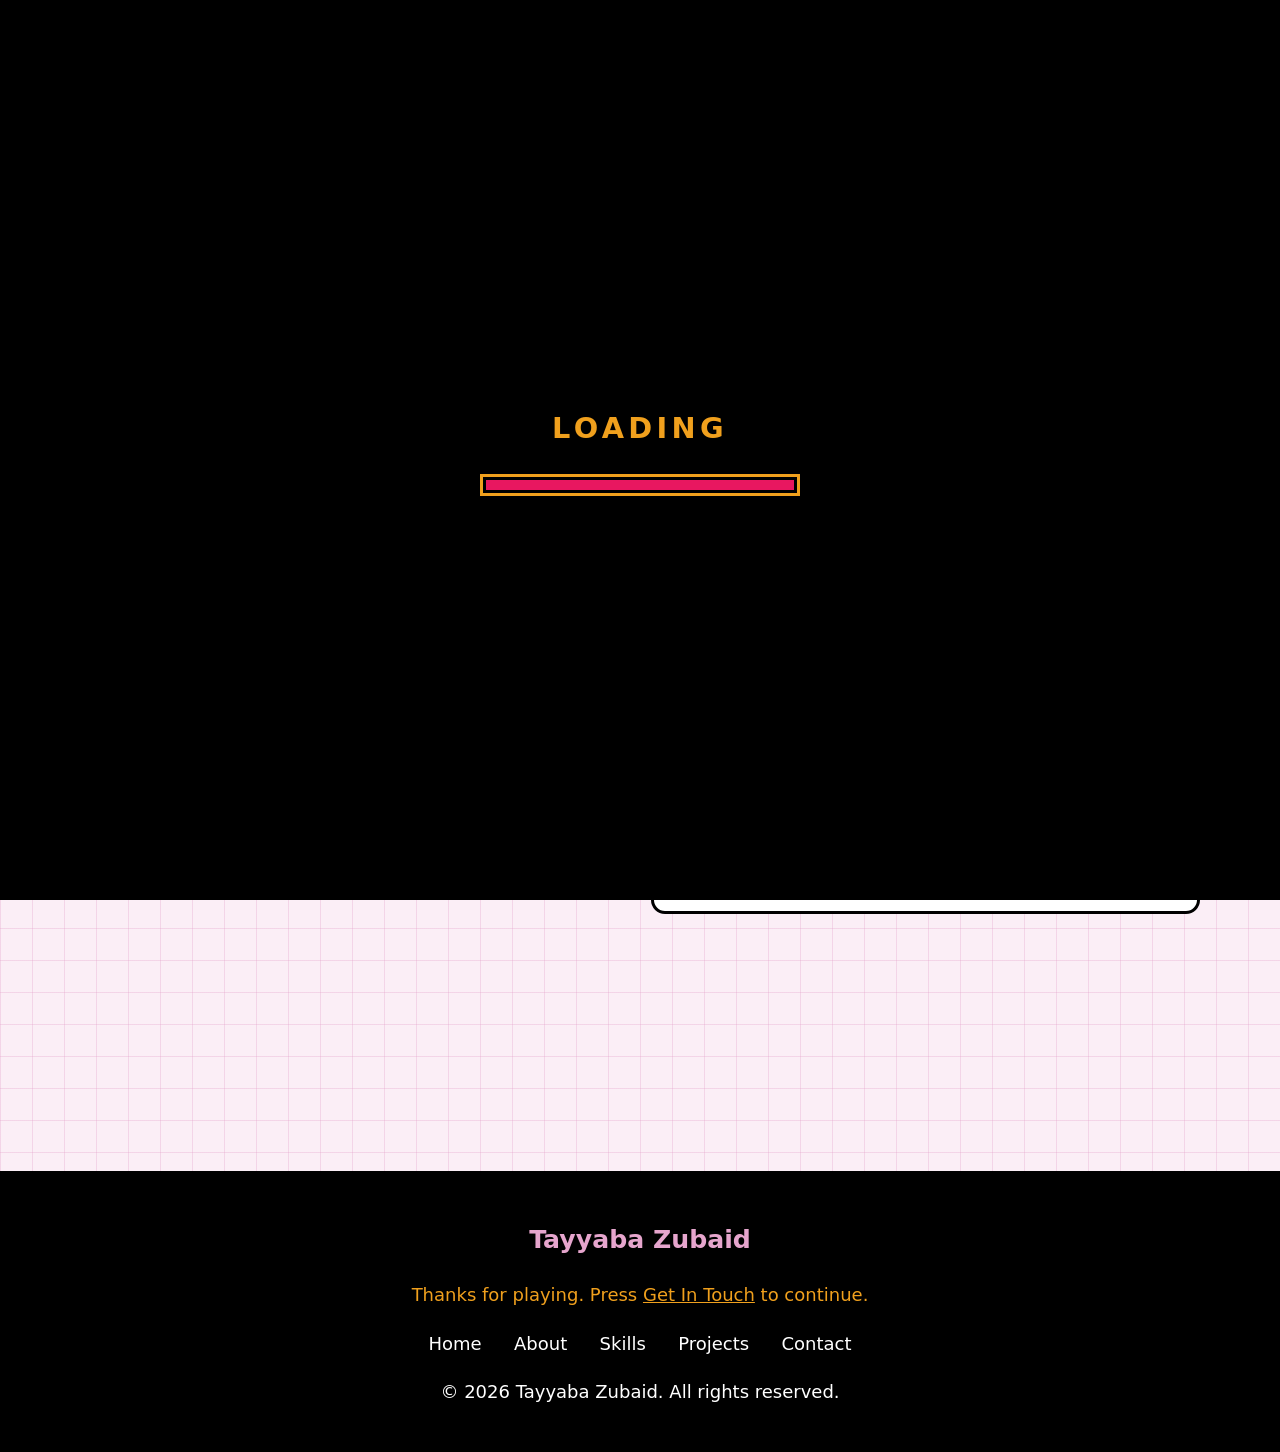
==== commit e1503be8: "Update vercel link" ====
--- a/about.html
+++ b/about.html
@@ -10,18 +10,18 @@
   <meta name="theme-color" content="#E81760">
   <meta name="referrer" content="strict-origin-when-cross-origin">
   <meta http-equiv="Content-Security-Policy" content="default-src 'self'; script-src 'self'; style-src 'self' https://fonts.googleapis.com; font-src https://fonts.gstatic.com; img-src 'self' data:; connect-src 'none'; object-src 'none'; base-uri 'self'; form-action 'none'">
-  <link rel="canonical" href="https://portfolio-3-seven-xi.vercel.app/about.html">
+  <link rel="canonical" href="https://tayyaba-portfolio-3.vercel.app/about.html">
   <meta property="og:type" content="website">
   <meta property="og:site_name" content="Tayyaba Zubaid">
   <meta property="og:title" content="About Tayyaba Zubaid | Frontend Engineer">
   <meta property="og:description" content="Learn about Tayyaba Zubaid, a Frontend Engineer and Computer Science student at Qarshi University with experience in React, Node.js, accessible UI and AI-assisted development.">
-  <meta property="og:url" content="https://portfolio-3-seven-xi.vercel.app/about.html">
-  <meta property="og:image" content="https://portfolio-3-seven-xi.vercel.app/assets/og-image.png">
+  <meta property="og:url" content="https://tayyaba-portfolio-3.vercel.app/about.html">
+  <meta property="og:image" content="https://tayyaba-portfolio-3.vercel.app/assets/og-image.png">
   <meta property="og:image:alt" content="Tayyaba Zubaid, Frontend Engineer">
   <meta name="twitter:card" content="summary_large_image">
   <meta name="twitter:title" content="About Tayyaba Zubaid | Frontend Engineer">
   <meta name="twitter:description" content="Learn about Tayyaba Zubaid, a Frontend Engineer and Computer Science student at Qarshi University with experience in React, Node.js, accessible UI and AI-assisted development.">
-  <meta name="twitter:image" content="https://portfolio-3-seven-xi.vercel.app/assets/og-image.png">
+  <meta name="twitter:image" content="https://tayyaba-portfolio-3.vercel.app/assets/og-image.png">
   <link rel="icon" href="assets/favicon.svg" type="image/svg+xml">
   <link rel="preconnect" href="https://fonts.googleapis.com">
   <link rel="preconnect" href="https://fonts.gstatic.com" crossorigin>
